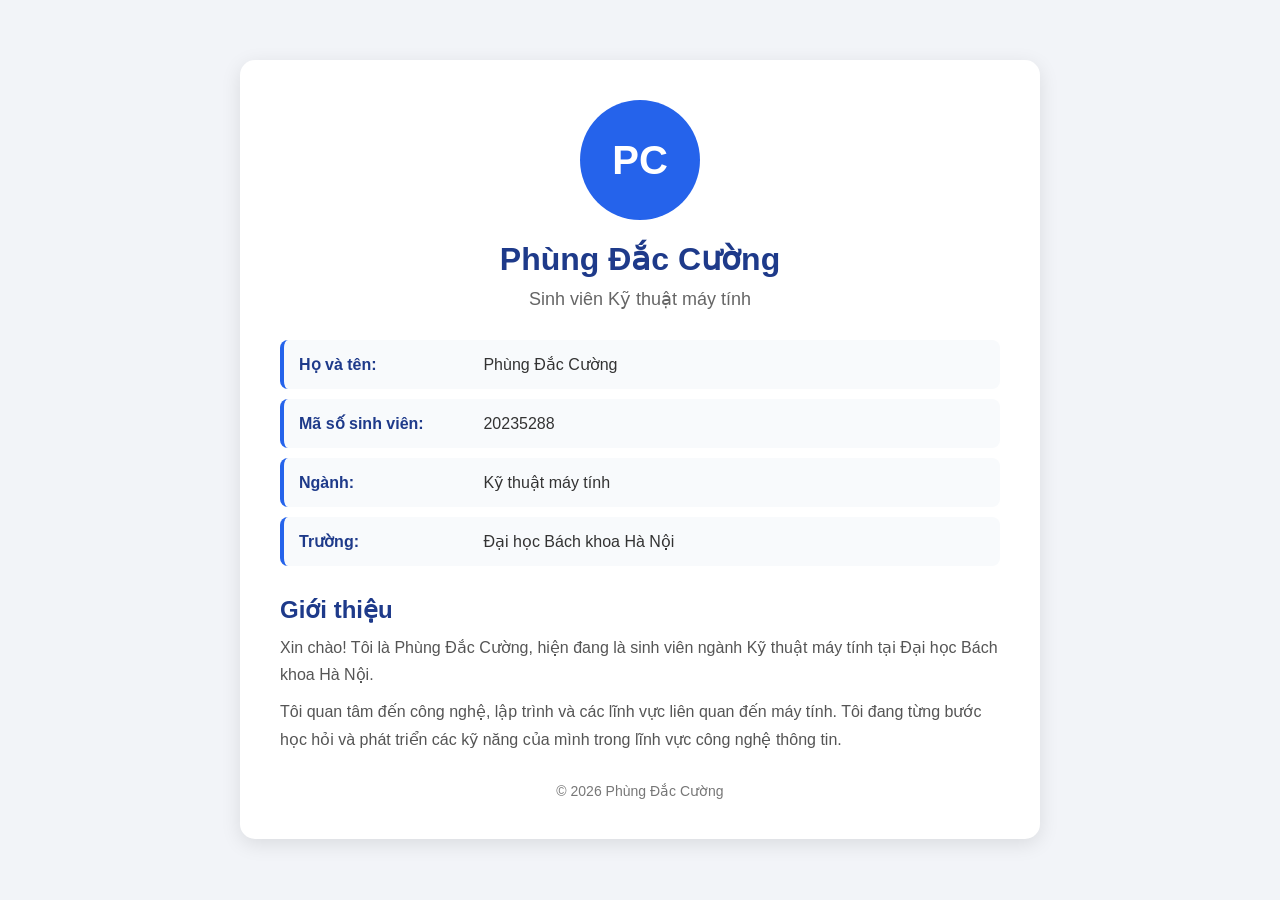
==== index.html @ bebb96db "first commit" ====
<!DOCTYPE html>
<html lang="vi">

<head>
    <meta charset="UTF-8">
    <meta name="viewport" content="width=device-width, initial-scale=1.0">

    <title>Phùng Đắc Cường - Giới thiệu bản thân</title>

    <style>
        * {
            box-sizing: border-box;
            margin: 0;
            padding: 0;
        }

        body {
            font-family: Arial, sans-serif;
            background: #f2f4f8;
            color: #333;
        }

        .container {
            width: 90%;
            max-width: 800px;
            margin: 60px auto;
        }

        .profile {
            background: white;
            padding: 40px;
            border-radius: 15px;
            text-align: center;
            box-shadow: 0 5px 20px rgba(0, 0, 0, 0.1);
        }

        .avatar {
            width: 120px;
            height: 120px;
            margin: 0 auto 20px;

            background: #2563eb;
            color: white;

            border-radius: 50%;

            display: flex;
            align-items: center;
            justify-content: center;

            font-size: 40px;
            font-weight: bold;
        }

        h1 {
            color: #1e3a8a;
            margin-bottom: 10px;
        }

        .subtitle {
            color: #666;
            font-size: 18px;
            margin-bottom: 30px;
        }

        .info {
            text-align: left;
            margin-top: 20px;
        }

        .info-item {
            padding: 15px;
            margin-bottom: 10px;

            background: #f8fafc;
            border-radius: 8px;

            border-left: 4px solid #2563eb;
        }

        .info-item strong {
            display: inline-block;
            width: 180px;
            color: #1e3a8a;
        }

        .about {
            margin-top: 30px;
            text-align: left;
        }

        .about h2 {
            color: #1e3a8a;
            margin-bottom: 10px;
        }

        .about p {
            line-height: 1.7;
            color: #555;
        }

        footer {
            margin-top: 30px;
            color: #777;
            font-size: 14px;
        }

        @media (max-width: 600px) {
            .profile {
                padding: 25px;
            }

            .info-item strong {
                display: block;
                width: auto;
                margin-bottom: 5px;
            }

            h1 {
                font-size: 28px;
            }
        }
    </style>
</head>

<body>

    <div class="container">

        <div class="profile">

            <!-- Avatar -->
            <div class="avatar">
                PC
            </div>

            <!-- Tên -->
            <h1>Phùng Đắc Cường</h1>

            <p class="subtitle">
                Sinh viên Kỹ thuật máy tính
            </p>


            <!-- Thông tin cá nhân -->
            <div class="info">

                <div class="info-item">
                    <strong>Họ và tên:</strong>
                    Phùng Đắc Cường
                </div>

                <div class="info-item">
                    <strong>Mã số sinh viên:</strong>
                    20235288
                </div>

                <div class="info-item">
                    <strong>Ngành:</strong>
                    Kỹ thuật máy tính
                </div>

                <div class="info-item">
                    <strong>Trường:</strong>
                    Đại học Bách khoa Hà Nội
                </div>

            </div>


            <!-- Giới thiệu -->
            <div class="about">

                <h2>Giới thiệu</h2>

                <p>
                    Xin chào! Tôi là Phùng Đắc Cường, hiện đang là
                    sinh viên ngành Kỹ thuật máy tính tại Đại học
                    Bách khoa Hà Nội.
                </p>

                <p style="margin-top: 10px;">
                    Tôi quan tâm đến công nghệ, lập trình và các
                    lĩnh vực liên quan đến máy tính. Tôi đang từng
                    bước học hỏi và phát triển các kỹ năng của mình
                    trong lĩnh vực công nghệ thông tin.
                </p>

            </div>


            <footer>
                © 2026 Phùng Đắc Cường
            </footer>

        </div>

    </div>

</body>

</html>
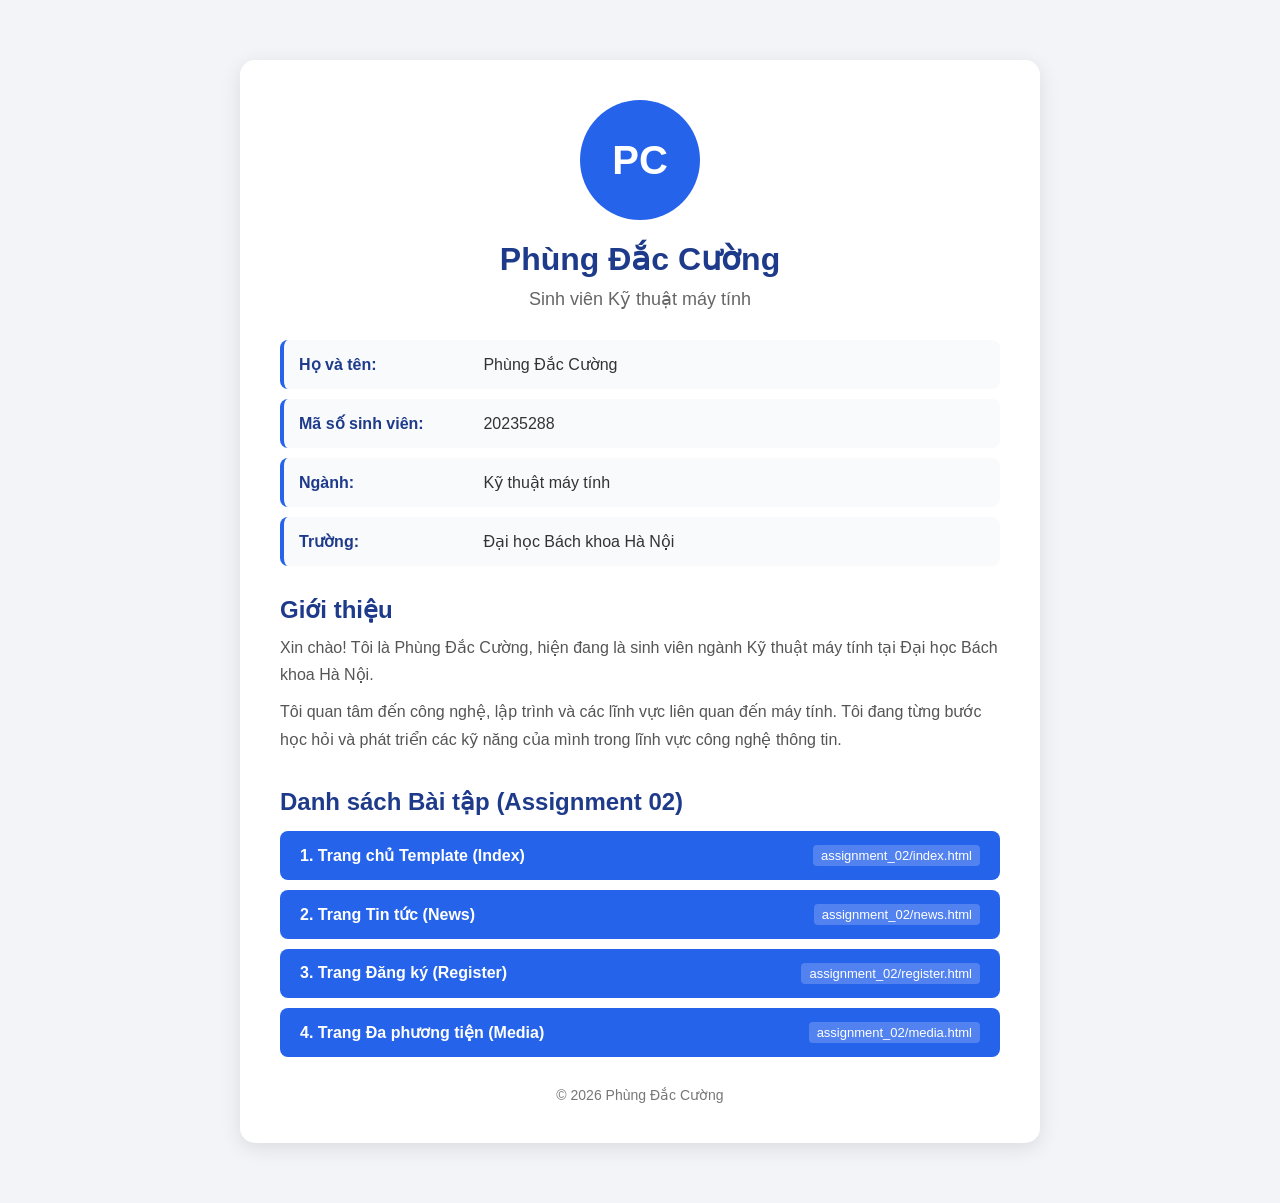
==== commit c6b26ae8: "change structure" ====
--- a/index.html
+++ b/index.html
@@ -99,6 +99,49 @@
             color: #555;
         }
 
+        /* --- Tùy chỉnh danh sách Bài tập (Assignments) --- */
+        .assignments {
+            margin-top: 35px;
+            text-align: left;
+        }
+
+        .assignments h2 {
+            color: #1e3a8a;
+            margin-bottom: 15px;
+        }
+
+        .assignment-list {
+            display: flex;
+            flex-direction: column;
+            gap: 10px;
+        }
+
+        .assignment-btn {
+            display: flex;
+            align-items: center;
+            justify-content: space-between;
+            padding: 14px 20px;
+            background: #2563eb;
+            color: white;
+            text-decoration: none;
+            font-weight: bold;
+            border-radius: 8px;
+            transition: background 0.2s ease, transform 0.1s ease;
+        }
+
+        .assignment-btn:hover {
+            background: #1d4ed8;
+            transform: translateY(-2px);
+        }
+
+        .assignment-btn span {
+            font-size: 13px;
+            font-weight: normal;
+            background: rgba(255, 255, 255, 0.2);
+            padding: 3px 8px;
+            border-radius: 4px;
+        }
+
         footer {
             margin-top: 30px;
             color: #777;
@@ -189,6 +232,34 @@
             </div>
 
 
+            <!-- Danh sách Bài tập / Trang dự án đã thêm mới -->
+            <div class="assignments">
+                <h2>Danh sách Bài tập (Assignment 02)</h2>
+                
+                <div class="assignment-list">
+                    <a href="assignment_02/index.html" class="assignment-btn">
+                        1. Trang chủ Template (Index)
+                        <span>assignment_02/index.html</span>
+                    </a>
+                    
+                    <a href="assignment_02/news.html" class="assignment-btn">
+                        2. Trang Tin tức (News)
+                        <span>assignment_02/news.html</span>
+                    </a>
+
+                    <a href="assignment_02/register.html" class="assignment-btn">
+                        3. Trang Đăng ký (Register)
+                        <span>assignment_02/register.html</span>
+                    </a>
+
+                    <a href="assignment_02/media.html" class="assignment-btn">
+                        4. Trang Đa phương tiện (Media)
+                        <span>assignment_02/media.html</span>
+                    </a>
+                </div>
+            </div>
+
+
             <footer>
                 © 2026 Phùng Đắc Cường
             </footer>
